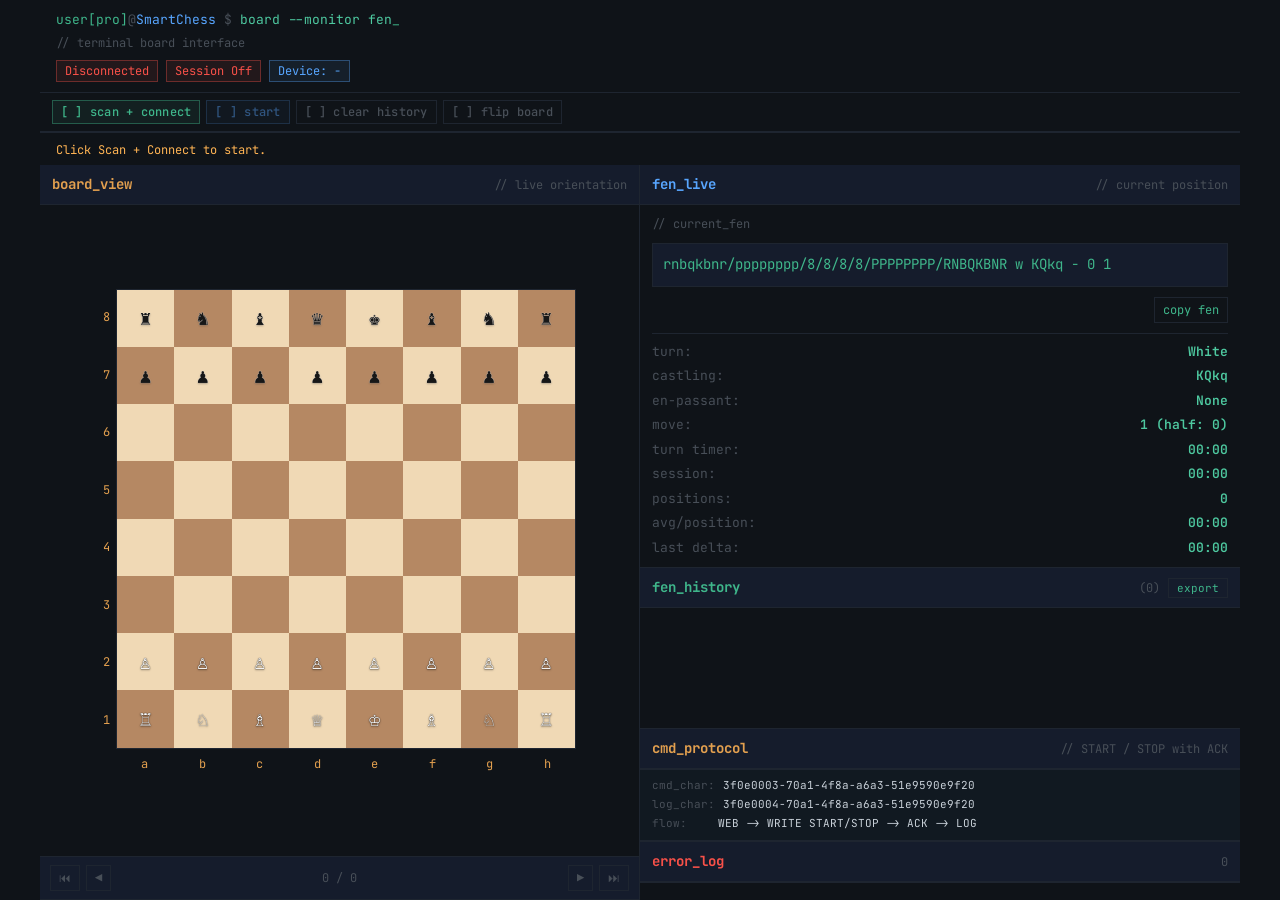
==== web-client/index.html @ 3dc0300d "first commit" ====
<!doctype html>
<html lang="en">
<head>
  <meta charset="utf-8" />
  <meta name="viewport" content="width=device-width, initial-scale=1, maximum-scale=1" />
  <title>SmartChess Terminal Board</title>
  <link rel="preconnect" href="https://fonts.googleapis.com" />
  <link rel="preconnect" href="https://fonts.gstatic.com" crossorigin />
  <link href="https://fonts.googleapis.com/css2?family=Fira+Code:wght@400;500;600;700&family=JetBrains+Mono:wght@400;500;600;700&display=swap" rel="stylesheet" />
  <link rel="stylesheet" href="styles.css" />
</head>
<body>
  <div id="app">
    <div id="sticky-shell">
      <header id="header">
        <div class="hdr-prompt">
          <span class="c-g">user[pro]</span><span class="c-m">@</span><span class="c-b">SmartChess</span>
          <span class="c-m"> $ </span><span class="c-t">board --monitor fen</span><span class="cursor"></span>
        </div>
        <div class="hdr-sub">// terminal board interface</div>
        <div class="hdr-pills">
          <span id="bleStatus" class="pill disconnected">Disconnected</span>
          <span id="sessionStatus" class="pill off">Session Off</span>
          <span id="deviceName" class="pill pill-blue">Device: -</span>
        </div>
      </header>

      <section id="actionbar">
        <button id="btnScan" class="btn btn-scan">[ ] scan + connect</button>
        <button id="btnStart" class="btn btn-start" disabled>[ ] start</button>
        <button id="btnClear" class="btn">[ ] clear history</button>
        <button id="btnFlip" class="btn">[ ] flip board</button>
      </section>
    </div>

    <p id="message" class="message">// waiting for BLE device...</p>

    <main id="main">
      <section id="left-panel">
        <div class="sec-head">
          <span class="sec-title c-a">board_view</span>
          <span class="sec-meta">// live orientation</span>
        </div>

        <div class="board-area">
          <div class="board-outer">
            <div class="rank-labels" id="rankLabels"></div>
            <div class="board-col">
              <div id="board"></div>
              <div class="file-labels" id="fileLabels"></div>
            </div>
          </div>
        </div>

        <div class="board-nav">
          <button id="btnFirst" class="btn-nav" title="First position" aria-label="First position">⏮</button>
          <button id="btnPrev" class="btn-nav" title="Previous position" aria-label="Previous position">◀</button>
          <span id="counter" class="nav-info">0 / 0</span>
          <button id="btnNext" class="btn-nav" title="Next position" aria-label="Next position">▶</button>
          <button id="btnLast" class="btn-nav" title="Last position" aria-label="Last position">⏭</button>
        </div>
      </section>

      <aside id="right-panel">
        <section class="r-section">
          <div class="sec-head">
            <span class="sec-title c-b">fen_live</span>
            <span class="sec-meta">// current position</span>
          </div>
          <div class="fen-live">
            <div class="fen-current-label">// current_fen</div>
            <div id="currentFen" class="fen-current-value">-</div>
            <div class="fen-copy-row">
              <button id="btnCopyFen" class="btn-nav btn-copy">copy fen</button>
            </div>

            <div class="fen-meta">
              <div class="meta-row"><span class="k">turn:</span><span id="infoTurn" class="v">-</span></div>
              <div class="meta-row"><span class="k">castling:</span><span id="infoCastling" class="v">-</span></div>
              <div class="meta-row"><span class="k">en-passant:</span><span id="infoEP" class="v">-</span></div>
              <div class="meta-row"><span class="k">move:</span><span id="infoMove" class="v">-</span></div>
              <div class="meta-row"><span class="k">turn timer:</span><span id="infoTurnTimer" class="v">00:00</span></div>
              <div class="meta-row"><span class="k">session:</span><span id="infoSessionTimer" class="v">00:00</span></div>
              <div class="meta-row"><span class="k">positions:</span><span id="infoPositions" class="v">0</span></div>
              <div class="meta-row"><span class="k">avg/position:</span><span id="infoAvgMove" class="v">00:00</span></div>
              <div class="meta-row"><span class="k">last delta:</span><span id="infoLastDelta" class="v">00:00</span></div>
            </div>
          </div>
        </section>

        <section class="r-section grow">
          <div class="sec-head">
            <span class="sec-title c-g">fen_history</span>
            <div class="sec-actions">
              <span id="fenCount" class="sec-meta">(0)</span>
              <button id="btnExportFen" class="btn-nav btn-copy" disabled>export</button>
            </div>
          </div>
          <div id="fenList" class="fen-list"></div>
        </section>

        <section class="r-section">
          <div class="sec-head">
            <span class="sec-title c-a">cmd_protocol</span>
            <span class="sec-meta">// START / STOP with ACK</span>
          </div>
          <div class="proto-box" id="protoBox">
            <div class="proto-line"><span class="k">cmd_char:</span> <span class="v">3f0e0003-70a1-4f8a-a6a3-51e9590e9f20</span></div>
            <div class="proto-line"><span class="k">log_char:</span> <span class="v">3f0e0004-70a1-4f8a-a6a3-51e9590e9f20</span></div>
            <div class="proto-line"><span class="k">flow:</span> <span class="v">WEB -> WRITE START/STOP -> ACK -> LOG</span></div>
          </div>
        </section>

        <section class="r-section">
          <div class="sec-head">
            <span class="sec-title c-r">error_log</span>
            <span id="logCount" class="sec-meta">0</span>
          </div>
          <div id="logList" class="log-list"></div>
        </section>
      </aside>
    </main>
  </div>

  <div id="toast" class="toast"></div>

  <script src="app.js"></script>
</body>
</html>
---- web-client/styles.css ----
*,
*::before,
*::after {
  box-sizing: border-box;
  margin: 0;
  padding: 0;
}

:root {
  --bg: #0f1318;
  --bg-s: #151c2c;
  --bg-e: #1a2235;
  --border: #1e2530;
  --tp: #c9d1d9;
  --tm: #484f58;
  --tg: #3fb68b;
  --tt: #4ec9a0;
  --ta: #e3a04f;
  --tb: #58a6ff;
  --tr: #f85149;
  --tp2: #a371f7;
  --sl: #f0d9b5;
  --sd: #b58863;
  --font: "JetBrains Mono", "Fira Code", "Courier New", monospace;
}

html,
body {
  background: var(--bg);
  color: var(--tp);
  font-family: var(--font);
  font-size: 14px;
  line-height: 1.5;
  height: 100%;
  overflow: hidden;
}

button,
input,
select,
textarea {
  font-family: var(--font);
}

::-webkit-scrollbar {
  width: 6px;
  height: 6px;
}

::-webkit-scrollbar-track {
  background: transparent;
}

::-webkit-scrollbar-thumb {
  background: var(--border);
}

* {
  scrollbar-width: thin;
  scrollbar-color: var(--border) transparent;
}

.c-g {
  color: var(--tg);
}

.c-t {
  color: var(--tt);
}

.c-a {
  color: var(--ta);
}

.c-b {
  color: var(--tb);
}

.c-r {
  color: var(--tr);
}

.c-p2 {
  color: var(--tp2);
}

.c-m {
  color: var(--tm);
}

#app {
  max-width: 1200px;
  height: 100dvh;
  max-height: 100vh;
  min-height: 100dvh;
  margin: 0 auto;
  display: flex;
  flex-direction: column;
  overflow: hidden;
}

#sticky-shell {
  position: sticky;
  top: 0;
  z-index: 40;
  background: var(--bg);
  border-bottom: 1px solid var(--border);
}

#sticky-shell::after {
  content: "";
  position: absolute;
  left: 0;
  right: 0;
  bottom: -1px;
  height: 1px;
  background: var(--border);
}

#header {
  padding: 10px 16px 10px;
  border-bottom: 1px solid var(--border);
  flex-shrink: 0;
}

.hdr-prompt {
  font-size: 13px;
  margin-bottom: 4px;
}

.hdr-sub {
  color: var(--tm);
  font-size: 12px;
  margin-bottom: 8px;
}

.hdr-pills {
  display: flex;
  flex-wrap: wrap;
  gap: 8px;
}

.pill {
  display: inline-flex;
  align-items: center;
  gap: 6px;
  border: 1px solid currentColor;
  padding: 3px 8px;
  font-size: 12px;
  line-height: 1.2;
}

.pill.disconnected,
.pill.off {
  color: var(--tr);
  background: rgba(248, 81, 73, 0.08);
  border-color: rgba(248, 81, 73, 0.35);
}

.pill.connected,
.pill.on {
  color: var(--tg);
  background: rgba(63, 182, 139, 0.1);
  border-color: rgba(63, 182, 139, 0.35);
}

.pill-blue {
  color: var(--tb);
  border-color: rgba(88, 166, 255, 0.35);
  background: rgba(88, 166, 255, 0.08);
}

.pill-purple {
  color: var(--tp2);
  border-color: rgba(163, 113, 247, 0.35);
  background: rgba(163, 113, 247, 0.08);
}

.cursor::after {
  content: "_";
  color: var(--tg);
  animation: blink 1s step-end infinite;
}

@keyframes blink {
  0%,
  100% {
    opacity: 1;
  }
  50% {
    opacity: 0;
  }
}

.week-strip {
  display: none;
}

.day {
  color: var(--tm);
  font-size: 12px;
  text-align: center;
  border: 1px solid transparent;
  padding: 2px 0;
}

.day.current {
  color: #10151d;
  background: var(--ta);
  border-color: var(--ta);
  border-radius: 999px;
  font-weight: 700;
}

#actionbar {
  display: flex;
  flex-wrap: wrap;
  gap: 6px;
  padding: 7px 12px;
  border-bottom: 1px solid var(--border);
  flex-shrink: 0;
}

.btn {
  border: 1px solid var(--border);
  background: transparent;
  color: var(--tm);
  font-size: 12px;
  font-weight: 500;
  letter-spacing: 0.02em;
  padding: 4px 8px;
  line-height: 1.2;
  cursor: pointer;
}

.btn:hover {
  color: var(--tp);
  border-color: var(--tp);
}

.btn:disabled {
  opacity: 0.45;
  cursor: not-allowed;
}

.btn-scan {
  color: var(--tg);
  border-color: rgba(63, 182, 139, 0.4);
  background: rgba(63, 182, 139, 0.08);
}

.btn-start {
  color: var(--tb);
  border-color: rgba(88, 166, 255, 0.4);
  background: rgba(88, 166, 255, 0.08);
}

.btn-end {
  color: var(--ta);
  border-color: rgba(227, 160, 79, 0.4);
  background: rgba(227, 160, 79, 0.08);
}

.message {
  min-height: 24px;
  padding: 8px 16px 6px;
  color: var(--tm);
  font-size: 12px;
  border-bottom: 0;
  flex-shrink: 0;
}

#main {
  display: grid;
  grid-template-columns: minmax(340px, 1.1fr) minmax(320px, 0.9fr);
  flex: 1 1 auto;
  min-height: 0;
  overflow: hidden;
}

#left-panel {
  min-width: 0;
  min-height: 0;
  height: auto;
  display: flex;
  flex-direction: column;
  border-right: 1px solid var(--border);
  overflow: hidden;
}

#right-panel {
  min-width: 0;
  min-height: 0;
  height: auto;
  display: flex;
  flex-direction: column;
  overflow: auto;
}

.sec-head {
  display: flex;
  justify-content: space-between;
  align-items: baseline;
  gap: 8px;
  padding: 9px 12px;
  border-bottom: 1px solid var(--border);
  background: var(--bg-s);
  position: sticky;
  top: 0;
  z-index: 6;
}

.sec-title {
  font-size: 14px;
  font-weight: 700;
}

.sec-meta {
  color: var(--tm);
  font-size: 12px;
}

.sec-actions {
  display: inline-flex;
  align-items: center;
  gap: 8px;
}

.sec-actions .btn-nav {
  font-size: 11px;
  padding: 2px 8px;
}

.progress-row {
  display: flex;
  align-items: center;
  gap: 10px;
  padding: 7px 12px;
  border-bottom: 1px solid var(--border);
  font-size: 12px;
}

.progress-row .bar {
  color: var(--ta);
  font-weight: 700;
  letter-spacing: 0.06em;
}

.progress-row .comment {
  color: var(--tm);
}

.section-progress {
  display: none;
}

.board-area {
  flex: 1;
  min-height: 0;
  padding: 10px;
  display: flex;
  align-items: center;
  justify-content: center;
  overflow: hidden;
}

.board-outer {
  display: flex;
  align-items: stretch;
  gap: 0;
  width: max-content;
  margin: auto;
}

.rank-labels {
  display: grid;
  grid-template-rows: repeat(8, 1fr);
  row-gap: 0;
  align-items: stretch;
  padding-right: 6px;
  height: clamp(220px, 44vmin, 500px);
}

.rank-labels span {
  color: var(--ta);
  font-size: 12px;
  line-height: 1;
  display: flex;
  align-items: center;
  justify-content: flex-end;
}

.board-col {
  display: flex;
  flex-direction: column;
  align-items: stretch;
}

#board {
  display: grid;
  grid-template-columns: repeat(8, 1fr);
  grid-template-rows: repeat(8, 1fr);
  width: clamp(220px, 44vmin, 500px);
  height: clamp(220px, 44vmin, 500px);
  border: 1px solid var(--border);
  aspect-ratio: 1;
  flex-shrink: 0;
}

.square {
  position: relative;
  display: flex;
  align-items: center;
  justify-content: center;
  user-select: none;
}

.square.light {
  background: var(--sl);
}

.square.dark {
  background: var(--sd);
}

.piece {
  font-size: clamp(11px, 1.8vw, 20px);
  line-height: 1;
}

.piece.white {
  color: #ffffff;
  text-shadow: 0 0 1px #000, 0 1px 2px rgba(0, 0, 0, 0.5);
}

.piece.black {
  color: #171717;
  text-shadow: 0 0 1px #fff, 0 1px 2px rgba(0, 0, 0, 0.3);
}

.file-labels {
  display: flex;
  padding-top: 6px;
  width: 100%;
}

.file-labels span {
  flex: 1;
  text-align: center;
  color: var(--ta);
  font-size: 12px;
}

.board-nav {
  display: flex;
  gap: 6px;
  align-items: center;
  padding: 8px 10px;
  border-top: 1px solid var(--border);
  border-bottom: 1px solid var(--border);
  background: var(--bg-s);
  position: sticky;
  bottom: 0;
  z-index: 8;
}

.btn-nav {
  border: 1px solid var(--border);
  background: transparent;
  color: var(--tm);
  font-size: 12px;
  padding: 4px 8px;
  cursor: pointer;
}

.btn-nav:hover {
  color: var(--tp);
  border-color: var(--tp);
}

.btn-copy {
  color: var(--tg);
}

.nav-info {
  flex: 1;
  text-align: center;
  color: var(--tm);
  font-size: 12px;
  white-space: nowrap;
  overflow: hidden;
  text-overflow: ellipsis;
}

.r-section {
  border-bottom: 1px solid var(--border);
  flex-shrink: 0;
  position: relative;
  background: var(--bg);
}

#right-panel .r-section:first-child {
  z-index: 1;
}

.r-section.grow {
  flex: 0 0 auto;
  min-height: 0;
  display: flex;
  flex-direction: column;
  position: relative;
  background: var(--bg);
  overflow: hidden;
}

.fen-live {
  padding: 10px 12px;
  display: flex;
  flex-direction: column;
  gap: 10px;
}

.fen-current-label {
  color: var(--tm);
  font-size: 12px;
}

.fen-current-value {
  color: var(--tg);
  background: var(--bg-s);
  border: 1px solid var(--border);
  padding: 10px;
  font-size: 14px;
  line-height: 1.55;
  word-break: break-all;
}

.fen-copy-row {
  display: flex;
  justify-content: flex-end;
}

.fen-meta {
  border-top: 1px solid var(--border);
  padding-top: 8px;
  display: grid;
  gap: 5px;
}

.meta-row {
  display: flex;
  justify-content: space-between;
  align-items: baseline;
  font-size: 13px;
  gap: 10px;
}

.meta-row .k {
  color: var(--tm);
}

.meta-row .v {
  color: var(--tt);
  font-weight: 600;
}

.fen-list {
  flex: 1 1 auto;
  min-height: 120px;
  max-height: 40dvh;
  overflow-y: auto;
  overflow-x: hidden;
  padding: 6px 0;
}

.fen-item {
  border-left: 2px solid transparent;
  border-bottom: 1px solid var(--border);
  padding: 6px 12px;
  cursor: pointer;
}

.fen-item:hover {
  background: rgba(78, 201, 160, 0.05);
}

.fen-item.active {
  border-left-color: var(--tg);
  background: rgba(63, 182, 139, 0.08);
}

.fen-header {
  display: flex;
  justify-content: space-between;
  color: var(--tm);
  font-size: 11px;
  margin-bottom: 2px;
}

.fen-text {
  color: var(--tp);
  font-size: 12px;
  word-break: break-all;
  line-height: 1.4;
}

.proto-box {
  padding: 8px 12px;
  border-top: 1px solid var(--border);
  border-bottom: 1px solid var(--border);
  background: rgba(88, 166, 255, 0.04);
}

.proto-box.active {
  border-left: 2px solid var(--tg);
  background: rgba(63, 182, 139, 0.06);
}

.proto-line {
  display: flex;
  gap: 8px;
  align-items: baseline;
  font-size: 11px;
  line-height: 1.45;
  margin-bottom: 3px;
}

.proto-line:last-child {
  margin-bottom: 0;
}

.proto-line .k {
  color: var(--tm);
  min-width: 58px;
}

.proto-line .v {
  color: var(--tp);
  word-break: break-all;
}

.log-list {
  flex: 1 1 auto;
  min-height: 120px;
  max-height: 22dvh;
  overflow-y: auto;
  overflow-x: hidden;
  padding: 4px 0;
  border-top: 1px solid var(--border);
}

.log-item {
  display: grid;
  grid-template-columns: 62px 44px 1fr;
  gap: 8px;
  align-items: baseline;
  padding: 4px 12px;
  border-bottom: 1px solid rgba(30, 37, 48, 0.55);
  font-size: 11px;
}

.log-item .ts {
  color: var(--tm);
}

.log-item .lv {
  color: var(--tb);
}

.log-item .msg {
  color: var(--tp);
  word-break: break-word;
}

.log-item.ok .lv {
  color: var(--tg);
}

.log-item.warn .lv {
  color: var(--ta);
}

.log-item.err .lv {
  color: var(--tr);
}

.toast {
  position: fixed;
  right: 14px;
  bottom: 14px;
  max-width: min(88vw, 420px);
  border: 1px solid var(--tr);
  background: rgba(18, 10, 10, 0.95);
  color: #ffd4d4;
  padding: 8px 10px;
  font-size: 12px;
  line-height: 1.35;
  z-index: 120;
  opacity: 0;
  transform: translateY(10px);
  pointer-events: none;
  transition: opacity 0.18s ease, transform 0.18s ease;
}

.toast.show {
  opacity: 1;
  transform: translateY(0);
}

.toast.warn {
  border-color: var(--ta);
  background: rgba(24, 18, 9, 0.96);
  color: #ffe2bd;
}

.toast.info {
  border-color: var(--tb);
  background: rgba(10, 17, 27, 0.96);
  color: #d5e8ff;
}

@media (min-width: 1001px) {
  #main {
    grid-template-columns: 600px minmax(320px, 1fr);
  }

  #board {
    width: 460px;
    height: 460px;
  }

  .rank-labels {
    height: 460px;
  }

  .board-area {
    overflow: hidden;
  }
}

@media (max-width: 1000px) {
  html,
  body {
    font-size: 13px;
    overflow: auto;
  }

  #app {
    height: auto;
    min-height: 100dvh;
    overflow: visible;
  }

  #main {
    grid-template-columns: 1fr;
    min-height: auto;
    overflow: visible;
  }

  #sticky-shell {
    position: sticky;
    top: 0;
  }

  #left-panel {
    border-right: none;
    border-bottom: 1px solid var(--border);
    overflow-x: hidden;
    overflow-y: visible;
  }

  #right-panel {
    overflow-y: auto;
    overflow-x: hidden;
  }

  .board-nav {
    position: static;
  }

  #board {
    width: min(calc(100vw - 84px), calc(100dvh - 390px), 460px);
    height: min(calc(100vw - 84px), calc(100dvh - 390px), 460px);
  }

  .rank-labels {
    height: min(calc(100vw - 84px), calc(100dvh - 390px), 460px);
  }

}

@media (max-width: 680px) {
  html,
  body {
    height: auto;
    overflow: auto;
    font-size: 12px;
  }

  #app {
    height: auto;
    min-height: 100dvh;
    overflow-x: hidden;
    overflow-y: visible;
  }

  #sticky-shell {
    position: sticky;
    top: 0;
  }

  #header,
  #actionbar,
  .message {
    padding-left: 12px;
    padding-right: 12px;
  }

  .hdr-prompt {
    font-size: 12px;
  }

  .pill {
    font-size: 11px;
  }

  #board {
    width: min(calc(100vw - 36px), calc(100dvh - 250px), 420px);
    height: min(calc(100vw - 36px), calc(100dvh - 250px), 420px);
    max-width: 100%;
  }

  .board-nav {
    flex-wrap: wrap;
  }

  .board-area {
    flex: 0 0 auto;
    overflow: visible;
    padding: 6px 4px 8px;
  }

  .board-outer {
    width: 100%;
    max-width: 100%;
    justify-content: center;
    margin: 0 auto;
    align-items: stretch;
  }

  .rank-labels {
    padding-right: 4px;
    height: min(calc(100vw - 36px), calc(100dvh - 250px), 420px);
  }

  .piece {
    font-size: clamp(9px, 4vw, 17px);
  }

  .rank-labels span,
  .file-labels span {
    font-size: 11px;
  }

  .fen-current-value {
    font-size: 13px;
  }

  .meta-row {
    font-size: 12px;
  }
}
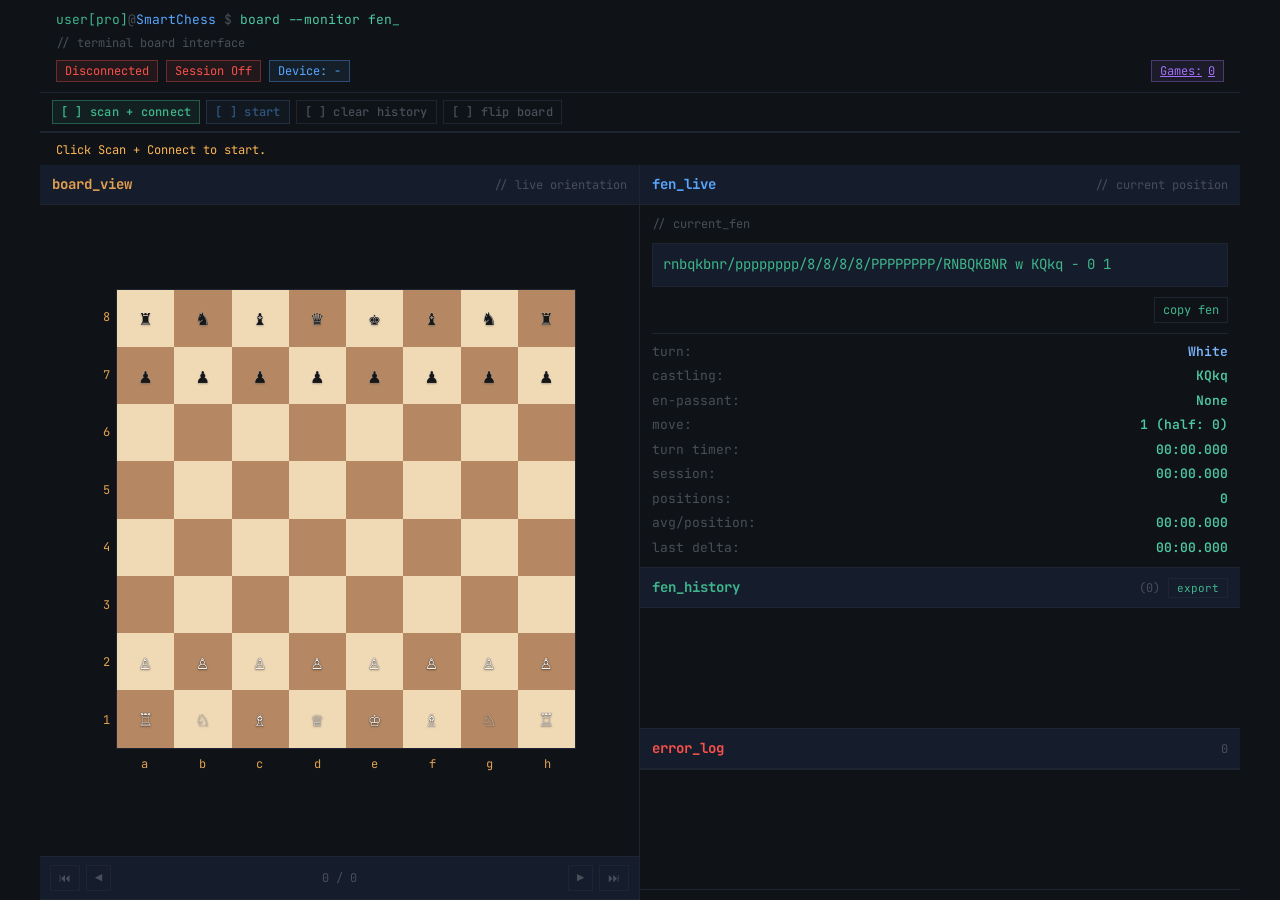
==== commit 9e0cf4e4: "Add game history persistence and richer session stop metadata" ====
--- a/web-client/index.html
+++ b/web-client/index.html
@@ -22,6 +22,7 @@
           <span id="bleStatus" class="pill disconnected">Disconnected</span>
           <span id="sessionStatus" class="pill off">Session Off</span>
           <span id="deviceName" class="pill pill-blue">Device: -</span>
+          <a href="games.html" id="gamesLink" class="pill pill-purple">Games: <span id="gamesCount">0</span></a>
         </div>
       </header>
 
@@ -53,11 +54,11 @@
         </div>
 
         <div class="board-nav">
-          <button id="btnFirst" class="btn-nav" title="First position" aria-label="First position">⏮</button>
-          <button id="btnPrev" class="btn-nav" title="Previous position" aria-label="Previous position">◀</button>
+          <button id="btnFirst" class="btn-nav" title="First position">⏮</button>
+          <button id="btnPrev" class="btn-nav" title="Previous position">◀</button>
           <span id="counter" class="nav-info">0 / 0</span>
-          <button id="btnNext" class="btn-nav" title="Next position" aria-label="Next position">▶</button>
-          <button id="btnLast" class="btn-nav" title="Last position" aria-label="Last position">⏭</button>
+          <button id="btnNext" class="btn-nav" title="Next position">▶</button>
+          <button id="btnLast" class="btn-nav" title="Last position">⏭</button>
         </div>
       </section>
 
@@ -79,11 +80,11 @@
               <div class="meta-row"><span class="k">castling:</span><span id="infoCastling" class="v">-</span></div>
               <div class="meta-row"><span class="k">en-passant:</span><span id="infoEP" class="v">-</span></div>
               <div class="meta-row"><span class="k">move:</span><span id="infoMove" class="v">-</span></div>
-              <div class="meta-row"><span class="k">turn timer:</span><span id="infoTurnTimer" class="v">00:00</span></div>
-              <div class="meta-row"><span class="k">session:</span><span id="infoSessionTimer" class="v">00:00</span></div>
+              <div class="meta-row"><span class="k">turn timer:</span><span id="infoTurnTimer" class="v">00:00.000</span></div>
+              <div class="meta-row"><span class="k">session:</span><span id="infoSessionTimer" class="v">00:00.000</span></div>
               <div class="meta-row"><span class="k">positions:</span><span id="infoPositions" class="v">0</span></div>
-              <div class="meta-row"><span class="k">avg/position:</span><span id="infoAvgMove" class="v">00:00</span></div>
-              <div class="meta-row"><span class="k">last delta:</span><span id="infoLastDelta" class="v">00:00</span></div>
+              <div class="meta-row"><span class="k">avg/position:</span><span id="infoAvgMove" class="v">00:00.000</span></div>
+              <div class="meta-row"><span class="k">last delta:</span><span id="infoLastDelta" class="v">00:00.000</span></div>
             </div>
           </div>
         </section>
@@ -97,18 +98,6 @@
             </div>
           </div>
           <div id="fenList" class="fen-list"></div>
-        </section>
-
-        <section class="r-section">
-          <div class="sec-head">
-            <span class="sec-title c-a">cmd_protocol</span>
-            <span class="sec-meta">// START / STOP with ACK</span>
-          </div>
-          <div class="proto-box" id="protoBox">
-            <div class="proto-line"><span class="k">cmd_char:</span> <span class="v">3f0e0003-70a1-4f8a-a6a3-51e9590e9f20</span></div>
-            <div class="proto-line"><span class="k">log_char:</span> <span class="v">3f0e0004-70a1-4f8a-a6a3-51e9590e9f20</span></div>
-            <div class="proto-line"><span class="k">flow:</span> <span class="v">WEB -> WRITE START/STOP -> ACK -> LOG</span></div>
-          </div>
         </section>
 
         <section class="r-section">
--- a/web-client/styles.css
+++ b/web-client/styles.css
@@ -88,6 +88,177 @@
   color: var(--tm);
 }
 
+.c-y {
+  color: var(--ta);
+}
+
+.tab-bar {
+  display: flex;
+  gap: 0;
+  padding: 0 16px;
+  background: var(--bg-s);
+  border-bottom: 1px solid var(--border);
+}
+
+.view-select {
+  background: transparent;
+  border: none;
+  color: var(--tb);
+  font-size: 13px;
+  font-weight: 600;
+  font-family: var(--font);
+  cursor: pointer;
+  padding: 0;
+}
+
+.view-select:focus {
+  outline: none;
+}
+
+.view-select option {
+  background: var(--bg);
+  color: var(--tp);
+}
+
+.view-nav {
+  display: inline-flex;
+  align-items: center;
+  gap: 4px;
+}
+
+.view-link {
+  color: var(--tm);
+  text-decoration: none;
+  font-size: 13px;
+  padding: 2px 4px;
+  border-radius: 2px;
+}
+
+.view-link:hover {
+  color: var(--tp);
+}
+
+.view-link.active {
+  color: var(--tb);
+  font-weight: 600;
+}
+
+.view-link .badge {
+  display: inline-block;
+  background: var(--tb);
+  color: var(--bg);
+  font-size: 10px;
+  padding: 1px 5px;
+  border-radius: 8px;
+  margin-left: 2px;
+}
+
+.view-sep {
+  color: var(--tm);
+}
+
+.custom-select {
+  position: relative;
+  display: inline-block;
+  font-family: var(--font);
+  min-width: 160px;
+}
+
+.select-selected {
+  color: var(--tb);
+  font-size: 13px;
+  font-weight: 600;
+  cursor: pointer;
+  padding: 2px 4px;
+}
+
+.select-selected::after {
+  content: "";
+  position: absolute;
+  right: 2px;
+  top: 50%;
+  margin-top: -3px;
+  width: 0;
+  height: 0;
+  border: 4px solid transparent;
+  border-top-color: var(--tm);
+}
+
+.custom-select.open .select-selected::after {
+  border-top-color: transparent;
+  border-bottom-color: var(--tm);
+  margin-top: -6px;
+}
+
+.select-items {
+  display: none;
+  position: absolute;
+  top: 100%;
+  left: 0;
+  right: 0;
+  background: var(--bg-s);
+  border: 1px solid var(--border);
+  z-index: 100;
+  margin-top: 4px;
+  max-height: 200px;
+  overflow-y: auto;
+}
+
+.custom-select.open .select-items {
+  display: block;
+}
+
+.select-items div {
+  color: var(--tp);
+  padding: 8px 12px;
+  cursor: pointer;
+  font-size: 13px;
+}
+
+.select-items div:hover {
+  background: rgba(78, 201, 160, 0.1);
+}
+
+.select-items div.same-as-selected {
+  color: var(--tb);
+  font-weight: 600;
+}
+
+.tab-btn:hover {
+  color: var(--tp);
+}
+
+.tab-btn.active {
+  color: var(--tb);
+  border-bottom-color: var(--tb);
+}
+
+.tab-btn .badge {
+  display: inline-block;
+  background: var(--tb);
+  color: var(--bg);
+  font-size: 10px;
+  padding: 1px 5px;
+  border-radius: 8px;
+  margin-left: 3px;
+}
+
+.hdr-actions {
+  display: flex;
+  gap: 8px;
+}
+
+.games-actions {
+  display: flex;
+  gap: 8px;
+  padding: 10px 16px;
+  border-bottom: 1px solid var(--border);
+}
+
+.games-actions .btn {
+  font-size: 11px;
+}
+
 #app {
   max-width: 1200px;
   height: 100dvh;
@@ -140,6 +311,10 @@
   gap: 8px;
 }
 
+.hdr-pills #gamesLink {
+  margin-left: auto;
+}
+
 .pill {
   display: inline-flex;
   align-items: center;
@@ -236,6 +411,23 @@
 .btn:hover {
   color: var(--tp);
   border-color: var(--tp);
+}
+
+#actionbar .btn,
+#actionbar a.btn {
+  text-decoration: none;
+  display: inline-block;
+}
+
+#actionbar .btn .badge,
+#actionbar a.btn .badge {
+  display: inline-block;
+  background: var(--tb);
+  color: var(--bg);
+  font-size: 10px;
+  padding: 1px 5px;
+  border-radius: 8px;
+  margin-left: 3px;
 }
 
 .btn:disabled {
@@ -564,6 +756,14 @@
   font-weight: 600;
 }
 
+.meta-row .v.turn-white {
+  color: #7cb6ff;
+}
+
+.meta-row .v.turn-black {
+  color: #ff9690;
+}
+
 .fen-list {
   flex: 1 1 auto;
   min-height: 120px;
@@ -573,6 +773,80 @@
   padding: 6px 0;
 }
 
+.game-list {
+  flex: 0 0 auto;
+  min-height: 100px;
+  max-height: 30dvh;
+  overflow-y: auto;
+  overflow-x: hidden;
+  padding: 4px 0;
+}
+
+.game-item {
+  border-left: 2px solid transparent;
+  border-bottom: 1px solid var(--border);
+  padding: 6px 12px;
+  cursor: pointer;
+}
+
+.game-item:hover {
+  background: rgba(227, 160, 79, 0.05);
+}
+
+.game-item.winwhite {
+  border-left-color: var(--tb);
+}
+
+.game-item.winblack {
+  border-left-color: var(--tr);
+}
+
+.game-item.draw {
+  border-left-color: var(--tm);
+}
+
+.game-header {
+  display: flex;
+  justify-content: space-between;
+  align-items: baseline;
+  margin-bottom: 2px;
+}
+
+.game-header .gnum {
+  color: var(--ta);
+  font-weight: 600;
+  font-size: 12px;
+}
+
+.game-header .gresult {
+  font-size: 11px;
+  font-weight: 600;
+}
+
+.game-header .gresult.white {
+  color: var(--tb);
+}
+
+.game-header .gresult.black {
+  color: var(--tr);
+}
+
+.game-header .gresult.draw {
+  color: var(--tm);
+}
+
+.game-info {
+  display: flex;
+  justify-content: space-between;
+  color: var(--tm);
+  font-size: 11px;
+  gap: 8px;
+}
+
+.game-info .gtime {
+  color: var(--tt);
+}
+
 .fen-item {
   border-left: 2px solid transparent;
   border-bottom: 1px solid var(--border);
@@ -602,41 +876,6 @@
   font-size: 12px;
   word-break: break-all;
   line-height: 1.4;
-}
-
-.proto-box {
-  padding: 8px 12px;
-  border-top: 1px solid var(--border);
-  border-bottom: 1px solid var(--border);
-  background: rgba(88, 166, 255, 0.04);
-}
-
-.proto-box.active {
-  border-left: 2px solid var(--tg);
-  background: rgba(63, 182, 139, 0.06);
-}
-
-.proto-line {
-  display: flex;
-  gap: 8px;
-  align-items: baseline;
-  font-size: 11px;
-  line-height: 1.45;
-  margin-bottom: 3px;
-}
-
-.proto-line:last-child {
-  margin-bottom: 0;
-}
-
-.proto-line .k {
-  color: var(--tm);
-  min-width: 58px;
-}
-
-.proto-line .v {
-  color: var(--tp);
-  word-break: break-all;
 }
 
 .log-list {
@@ -719,6 +958,138 @@
   color: #d5e8ff;
 }
 
+.view-panel header {
+  padding: 10px 16px;
+  border-bottom: 1px solid var(--border);
+  background: var(--bg);
+}
+
+.view-panel header .hdr-prompt {
+  font-size: 13px;
+  margin-bottom: 4px;
+}
+
+.view-panel header .hdr-sub {
+  color: var(--tm);
+  font-size: 12px;
+  margin-bottom: 8px;
+}
+
+.view-panel header .hdr-actions {
+  display: flex;
+  gap: 8px;
+  margin-top: 8px;
+}
+
+#sticky-shell {
+  position: sticky;
+  top: 0;
+  z-index: 40;
+  background: var(--bg);
+  border-bottom: 1px solid var(--border);
+}
+
+.view-panel {
+  background: var(--bg);
+}
+
+#view-games {
+  flex-direction: column;
+  background: var(--bg);
+  overflow: auto;
+}
+
+/* game-history page has its own scoped stats styles */
+
+#view-games .filter-bar {
+  display: flex;
+  gap: 8px;
+  padding: 10px 16px;
+  border-bottom: 1px solid var(--border);
+  flex-wrap: wrap;
+  align-items: center;
+}
+
+#view-games .filter-bar label {
+  font-size: 12px;
+  color: var(--tm);
+}
+
+#view-games .filter-bar select,
+#view-games .filter-bar input {
+  background: var(--bg-s);
+  border: 1px solid var(--border);
+  color: var(--tp);
+  padding: 4px 8px;
+  font-size: 12px;
+  font-family: var(--font);
+}
+
+#view-games .games-table-wrap {
+  flex: 1 1 auto;
+  overflow: auto;
+  padding: 0;
+}
+
+#view-games .games-table {
+  width: 100%;
+  border-collapse: collapse;
+  font-size: 13px;
+}
+
+#view-games .games-table th {
+  background: var(--bg-s);
+  padding: 8px 10px;
+  text-align: left;
+  font-weight: 600;
+  border-bottom: 1px solid var(--border);
+  position: sticky;
+  top: 0;
+}
+
+#view-games .games-table td {
+  padding: 8px 10px;
+  border-bottom: 1px solid rgba(30, 37, 48, 0.5);
+}
+
+#view-games .games-table tr:hover {
+  background: rgba(78, 201, 160, 0.04);
+}
+
+#view-games .result-cell { font-weight: 600; }
+#view-games .result-cell.white { color: var(--tb); }
+#view-games .result-cell.black { color: var(--tr); }
+#view-games .num-cell { color: var(--ta); font-weight: 600; }
+#view-games .time-cell { color: var(--tt); }
+#view-games .fen-cell { font-size: 11px; color: var(--tm); max-width: 200px; overflow: hidden; text-overflow: ellipsis; white-space: nowrap; }
+
+#view-games .btn-icon {
+  background: transparent;
+  border: 1px solid var(--border);
+  color: var(--tm);
+  padding: 2px 5px;
+  font-size: 10px;
+  cursor: pointer;
+}
+
+#view-games .btn-icon:hover { color: var(--tp); border-color: var(--tp); }
+
+#view-games .empty-state {
+  display: flex;
+  flex-direction: column;
+  align-items: center;
+  justify-content: center;
+  padding: 40px 20px;
+  color: var(--tm);
+  text-align: center;
+}
+
+#view-games .empty-state .empty-icon {
+  font-size: 36px;
+  margin-bottom: 12px;
+  opacity: 0.5;
+}
+
 @media (min-width: 1001px) {
   #main {
     grid-template-columns: 600px minmax(320px, 1fr);
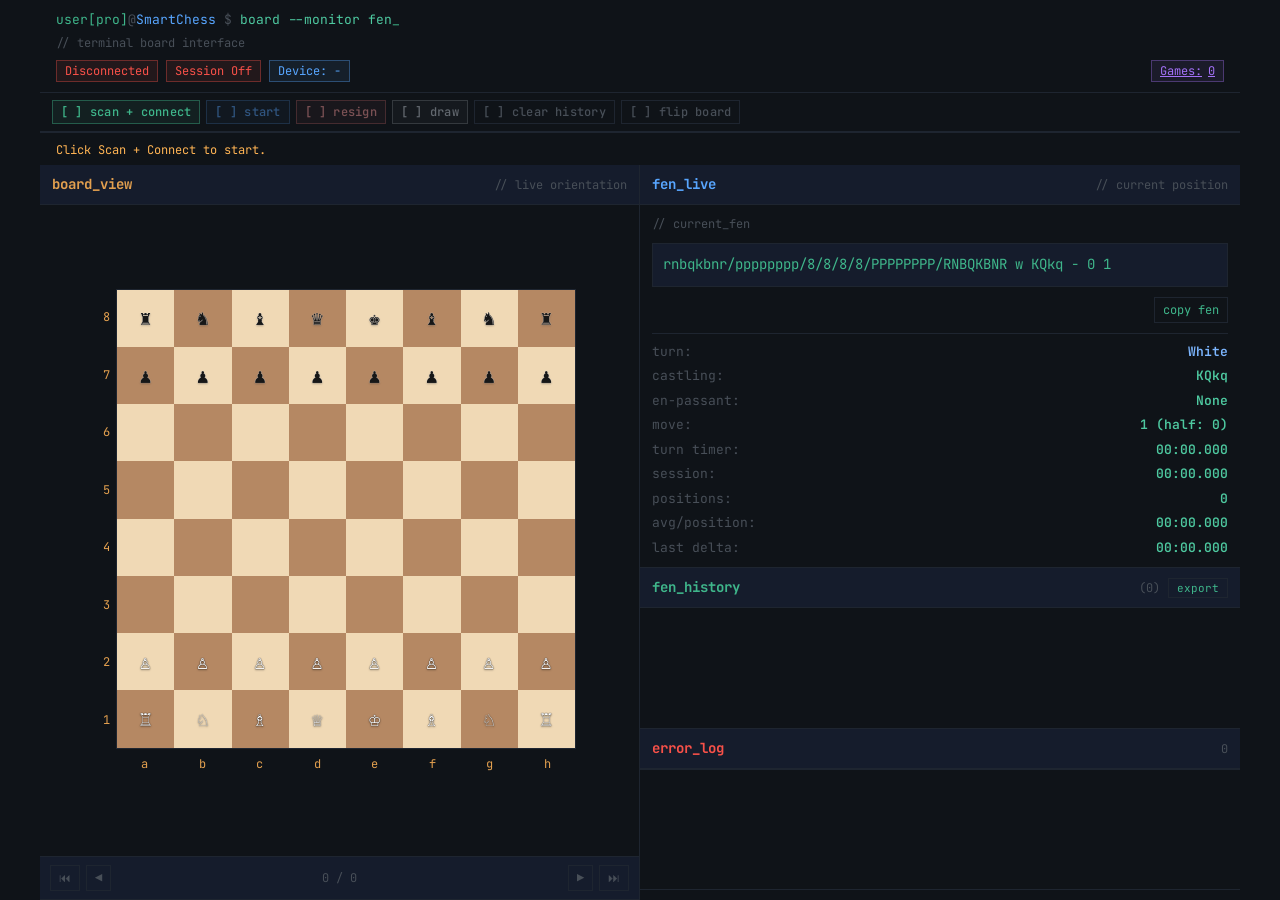
==== commit 427cfa89: "Add resign/draw controls and wrong-turn alarm UX" ====
--- a/web-client/index.html
+++ b/web-client/index.html
@@ -29,6 +29,8 @@
       <section id="actionbar">
         <button id="btnScan" class="btn btn-scan">[ ] scan + connect</button>
         <button id="btnStart" class="btn btn-start" disabled>[ ] start</button>
+        <button id="btnResign" class="btn" disabled>[ ] resign</button>
+        <button id="btnDraw" class="btn" disabled>[ ] draw</button>
         <button id="btnClear" class="btn">[ ] clear history</button>
         <button id="btnFlip" class="btn">[ ] flip board</button>
       </section>
@@ -113,6 +115,20 @@
 
   <div id="toast" class="toast"></div>
 
+  <div id="resignModal" class="resign-overlay" aria-hidden="true">
+    <div class="resign-dialog" role="dialog" aria-modal="true" aria-labelledby="resignTitle">
+      <div class="resign-title" id="resignTitle">Who resigns?</div>
+      <div class="resign-sub">Choose White or Black. The game will stop and be saved.</div>
+      <div class="resign-actions">
+        <button id="btnResignWhite" class="btn btn-start">White resigns</button>
+        <button id="btnResignBlack" class="btn btn-end btn-resign-black">Black resigns</button>
+      </div>
+      <div class="resign-foot">
+        <button id="btnResignCancel" class="btn">cancel</button>
+      </div>
+    </div>
+  </div>
+
   <script src="app.js"></script>
 </body>
 </html>
--- a/web-client/styles.css
+++ b/web-client/styles.css
@@ -453,6 +453,18 @@
   background: rgba(227, 160, 79, 0.08);
 }
 
+#btnResign {
+  color: #ff9d9d;
+  border-color: rgba(255, 125, 125, 0.45);
+  background: rgba(255, 125, 125, 0.1);
+}
+
+#btnDraw {
+  color: #c7cfd8;
+  border-color: rgba(199, 207, 216, 0.4);
+  background: rgba(199, 207, 216, 0.08);
+}
+
 .message {
   min-height: 24px;
   padding: 8px 16px 6px;
@@ -958,6 +970,68 @@
   color: #d5e8ff;
 }
 
+.resign-overlay {
+  position: fixed;
+  inset: 0;
+  display: none;
+  align-items: center;
+  justify-content: center;
+  background: rgba(8, 12, 18, 0.78);
+  z-index: 180;
+  padding: 14px;
+}
+
+.resign-overlay.show {
+  display: flex;
+}
+
+.resign-dialog {
+  width: min(92vw, 430px);
+  border: 1px solid var(--border);
+  background: #0f1720;
+  padding: 14px;
+}
+
+.resign-title {
+  font-size: 16px;
+  font-weight: 700;
+  color: var(--tp);
+}
+
+.resign-sub {
+  margin-top: 6px;
+  color: var(--tm);
+  font-size: 12px;
+}
+
+.resign-actions {
+  margin-top: 14px;
+  display: grid;
+  grid-template-columns: 1fr 1fr;
+  gap: 8px;
+}
+
+.resign-actions .btn {
+  width: 100%;
+}
+
+.resign-actions .btn-resign-black {
+  color: #ff8f8f;
+  border-color: rgba(255, 98, 98, 0.55);
+  background: rgba(255, 98, 98, 0.12);
+}
+
+.resign-actions .btn-resign-black:hover {
+  color: #ffd0d0;
+  border-color: rgba(255, 140, 140, 0.8);
+}
+
+.resign-foot {
+  margin-top: 10px;
+  display: flex;
+  justify-content: flex-end;
+}
+
 .view-panel header {
   padding: 10px 16px;
   border-bottom: 1px solid var(--border);
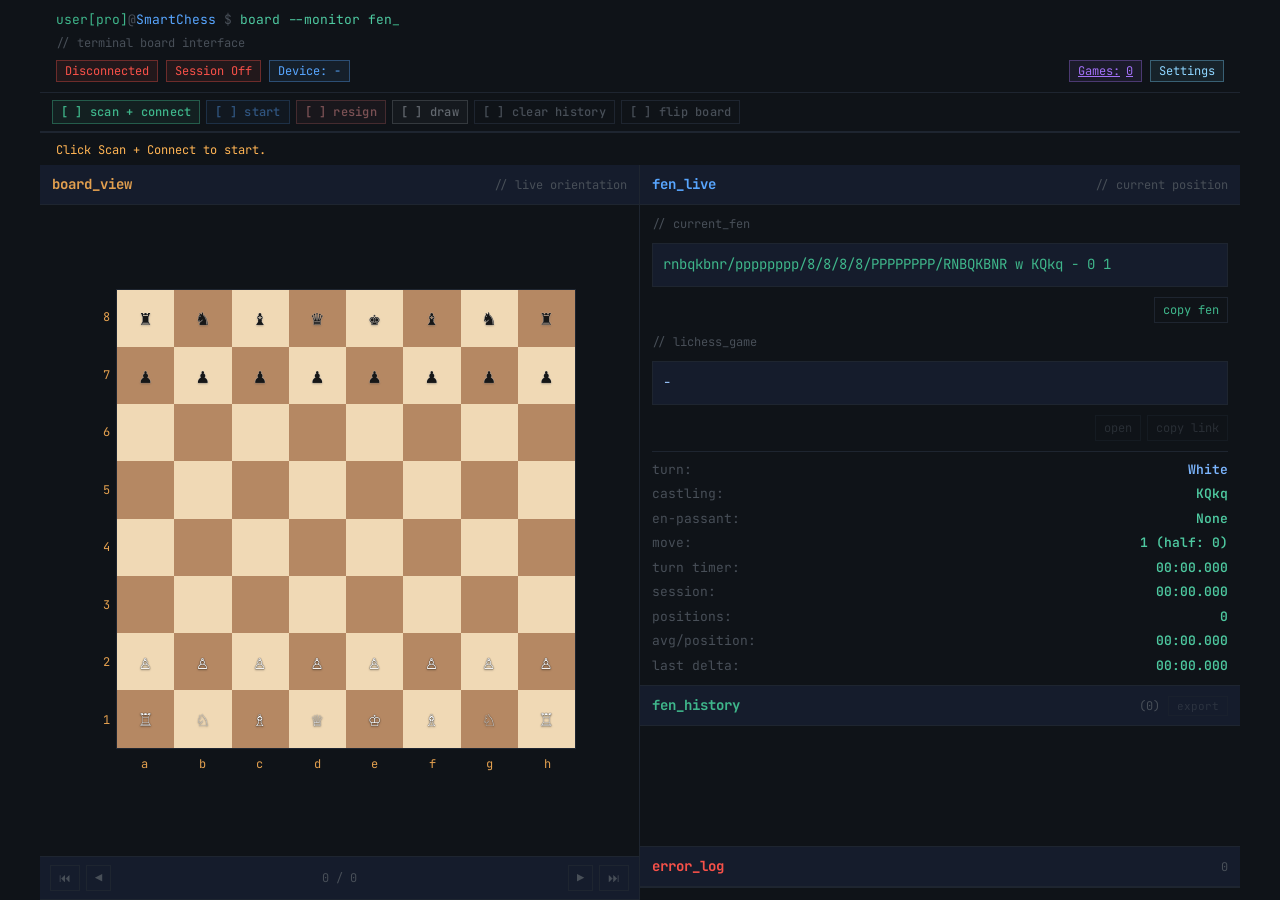
==== commit 5767f76f: "Add Lichess publishing flow and settings sync Extend firmware with persisted CFG/WIFI commands and L" ====
--- a/web-client/index.html
+++ b/web-client/index.html
@@ -23,6 +23,7 @@
           <span id="sessionStatus" class="pill off">Session Off</span>
           <span id="deviceName" class="pill pill-blue">Device: -</span>
           <a href="games.html" id="gamesLink" class="pill pill-purple">Games: <span id="gamesCount">0</span></a>
+          <a href="settings.html" id="settingsLink" class="pill pill-cfg">Settings</a>
         </div>
       </header>
 
@@ -75,6 +76,13 @@
             <div id="currentFen" class="fen-current-value">-</div>
             <div class="fen-copy-row">
               <button id="btnCopyFen" class="btn-nav btn-copy">copy fen</button>
+            </div>
+
+            <div class="fen-current-label">// lichess_game</div>
+            <div id="currentLichess" class="fen-current-value fen-lichess-value">-</div>
+            <div class="fen-copy-row fen-lichess-actions">
+              <button id="btnOpenLichess" class="btn-nav">open</button>
+              <button id="btnCopyLichess" class="btn-nav btn-copy">copy link</button>
             </div>
 
             <div class="fen-meta">
--- a/web-client/styles.css
+++ b/web-client/styles.css
@@ -315,6 +315,10 @@
   margin-left: auto;
 }
 
+.hdr-pills #settingsLink {
+  text-decoration: none;
+}
+
 .pill {
   display: inline-flex;
   align-items: center;
@@ -349,6 +353,12 @@
   color: var(--tp2);
   border-color: rgba(163, 113, 247, 0.35);
   background: rgba(163, 113, 247, 0.08);
+}
+
+.pill-cfg {
+  color: #8fd6ff;
+  border-color: rgba(120, 210, 255, 0.35);
+  background: rgba(120, 210, 255, 0.08);
 }
 
 .cursor::after {
@@ -682,6 +692,13 @@
   border-color: var(--tp);
 }
 
+.btn-nav:disabled {
+  opacity: 0.45;
+  cursor: not-allowed;
+  color: var(--tm);
+  border-color: var(--border);
+}
+
 .btn-copy {
   color: var(--tg);
 }
@@ -742,6 +759,15 @@
 .fen-copy-row {
   display: flex;
   justify-content: flex-end;
+}
+
+.fen-lichess-value {
+  color: #9bc8ff;
+  min-height: 44px;
+}
+
+.fen-lichess-actions {
+  gap: 6px;
 }
 
 .fen-meta {
